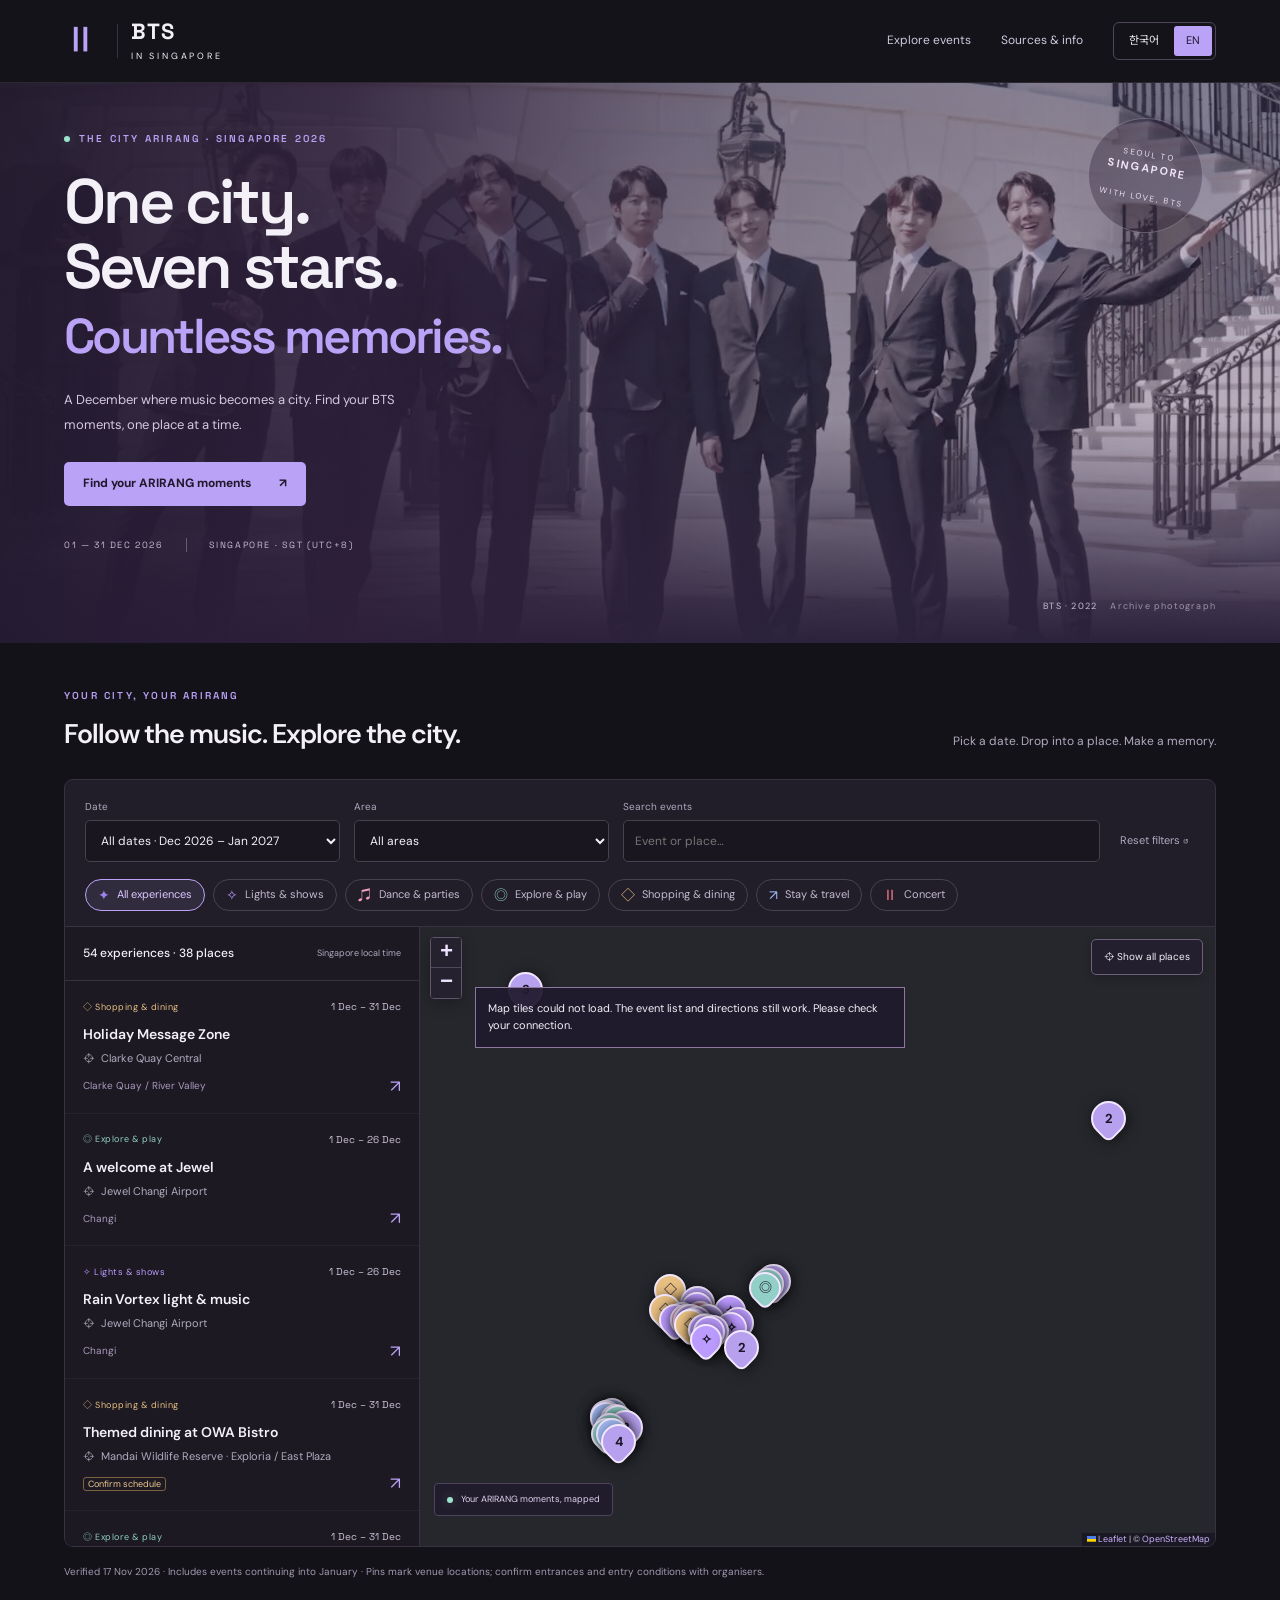
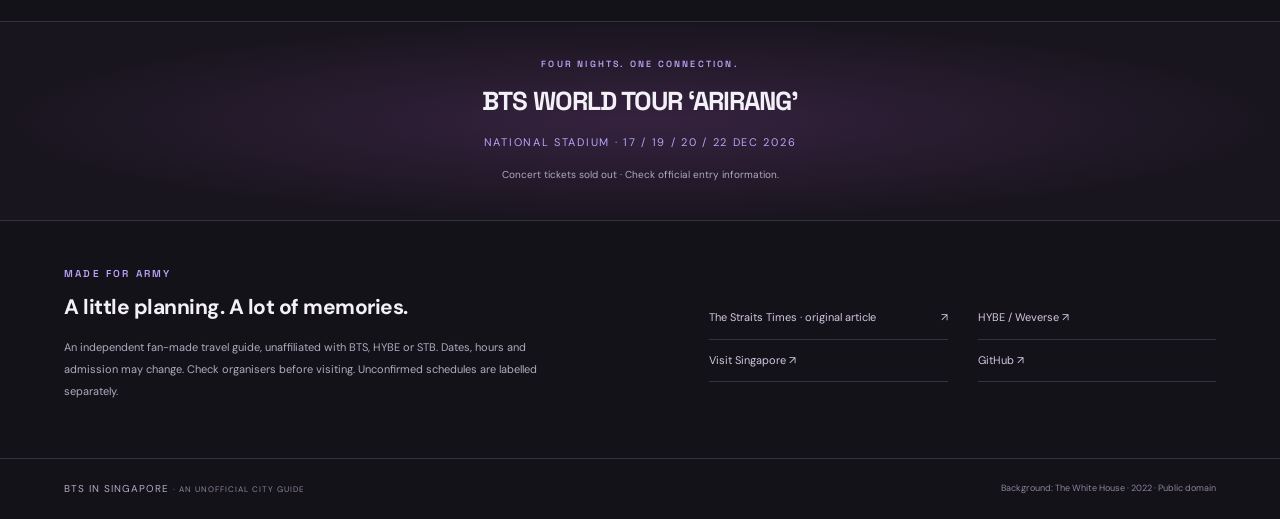
==== index.html @ 71fbe348 "Build bilingual BTS Singapore event map and GitHub Pages site" ====
<!doctype html>
<html lang="ko">
<head>
  <meta charset="utf-8"><meta name="viewport" content="width=device-width, initial-scale=1">
  <meta name="theme-color" content="#15131b">
  <title>BTS in Singapore · ARIRANG City Guide</title>
  <meta name="description" content="Explore BTS THE CITY ARIRANG Singapore events on an interactive map. English & Korean guide for December 2026.">
  <link rel="icon" href="assets/favicon.svg" type="image/svg+xml">
  <link rel="stylesheet" href="assets/leaflet/leaflet.css"><link rel="stylesheet" href="style.css">
  <script defer src="assets/leaflet/leaflet.js"></script><script defer src="data.js"></script><script defer src="app.js"></script>
</head>
<body>
  <a class="skip" href="#explore">지도로 이동 / Skip to map</a>
  <header class="topbar"><a class="brand" href="#"><span class="brand-icon">Ⅱ</span><span>BTS <small>IN SINGAPORE</small></span></a><nav><a href="#explore" data-i="explore">행사 둘러보기</a><a href="#sources" data-i="sources">출처 & 안내</a><div class="languages" aria-label="Language"><button id="ko" aria-pressed="true">한국어</button><button id="en" aria-pressed="false">EN</button></div></nav></header>
  <main>
    <section class="hero"><div class="hero-photo" role="img" aria-label="BTS, White House visit, 2022"></div><div class="hero-inner"><div class="eyebrow"><span class="live-dot"></span> THE CITY ARIRANG · SINGAPORE 2026</div><h1><span data-i="heroOne">One city.</span><br><span data-i="heroSeven">Seven stars.</span><br><em data-i="heroMemories">Countless memories.</em></h1><p data-i="intro">음악이 도시가 되는 12월. BTS와 함께하는 싱가포르의 모든 순간을 지도에서 만나보세요.</p><a class="primary" href="#explore"><span data-i="start">나의 ARIRANG 여정 시작하기</span> ↗</a><div class="hero-meta"><span>01 — 31 DEC 2026</span><span>SINGAPORE · SGT (UTC+8)</span></div></div><div class="photo-label">BTS · 2022 <span data-i="archive">아카이브 사진</span></div><div class="hero-stamp">SEOUL TO<br><strong>SINGAPORE</strong><br>WITH LOVE, BTS</div></section>
    <section id="explore" class="explorer"><div class="section-heading"><div><div class="eyebrow" data-i="yourcity">YOUR CITY, YOUR ARIRANG</div><h2 data-i="discover">도시 곳곳에서 만나는 BTS</h2></div><p data-i="tip">날짜를 고르고, 핀을 눌러 다음 추억을 찾아보세요.</p></div>
      <div class="filter-panel"><div class="filter-top"><label><span data-i="date">날짜</span><select id="date"></select></label><label><span data-i="area">지역</span><select id="area"></select></label><label class="search-label"><span data-i="search">행사 검색</span><input id="search" type="search" autocomplete="off"></label><button class="reset" id="reset" data-i="reset">필터 초기화 ↺</button></div><div id="categories" class="categories" aria-label="Event category"></div></div>
      <div class="workspace"><aside class="results"><div class="results-head"><strong id="count" aria-live="polite"></strong><span data-i="sgtime">싱가포르 현지 시간</span></div><div id="event-list"></div></aside><div class="map-wrap"><div id="map" aria-label="Singapore event map"></div><div id="map-error" hidden></div><button id="fit" class="fit" data-i="fit">⌖ 전체 장소 보기</button><div class="map-caption"><span class="live-dot"></span><span data-i="mapcaption">싱가포르에서 펼쳐지는 ARIRANG</span></div></div></div>
      <p class="schedule-note" data-i="note">일정 확인: 2026.11.17 · 1월까지 이어지는 행사 포함 · 핀은 행사장 대표 위치이며, 정확한 입구·이용 조건은 공식 공지를 확인하세요.</p>
    </section>
    <section class="concert-strip"><span class="eyebrow">FOUR NIGHTS. ONE CONNECTION.</span><h2>BTS WORLD TOUR ‘ARIRANG’</h2><p>NATIONAL STADIUM · 17 / 19 / 20 / 22 DEC 2026</p><span data-i="soldout">공연 티켓 매진 · 공식 공지에서 입장 안내를 확인하세요.</span></section>
    <section id="sources" class="sources"><div><div class="eyebrow">MADE FOR ARMY</div><h2 data-i="before">떠나기 전에 확인하세요</h2><p data-i="disclaimer">팬을 위해 만든 비공식 여행 가이드입니다. BTS·HYBE·관광청과 제휴하지 않습니다. 일정·시간·요금은 변경될 수 있으므로 방문 전 주최 측 공지를 확인하세요. 미발표 일정은 확정 일정과 구분해 표시합니다.</p></div><div class="source-links"><a id="article-link" target="_blank" rel="noopener noreferrer"><span data-i="article">The Straits Times 원문 기사</span> ↗</a><a href="https://weverse.io/bts/notice/40721" target="_blank" rel="noopener noreferrer">HYBE / Weverse ↗</a><a href="https://www.visitsingapore.com/travel-tips/travelling-to-singapore/seasonal-highlights/bts-the-city-arirang-singapore/" target="_blank" rel="noopener noreferrer">Visit Singapore ↗</a><a href="https://github.com/andrewhwang/bts-singapore2026" target="_blank" rel="noopener noreferrer">GitHub ↗</a></div></section>
  </main><footer><span>BTS IN SINGAPORE <small>· AN UNOFFICIAL CITY GUIDE</small></span><a href="https://commons.wikimedia.org/wiki/File:BTS_at_the_White_House_on_May_31,_2022_05.jpg" target="_blank" rel="noopener noreferrer" data-i="credit">배경 사진: The White House · 2022 · Public domain</a></footer>
  <dialog id="detail"><button class="close" id="close" aria-label="Close / 닫기">✕</button><div id="detail-content"></div></dialog>
  <noscript><p>JavaScript가 필요합니다. JavaScript is required for the interactive map. <a href="https://weverse.io/bts/notice/40721">Official schedule</a></p></noscript>
</body></html>
---- assets/leaflet/leaflet.css ----
/* required styles */

.leaflet-pane,
.leaflet-tile,
.leaflet-marker-icon,
.leaflet-marker-shadow,
.leaflet-tile-container,
.leaflet-pane > svg,
.leaflet-pane > canvas,
.leaflet-zoom-box,
.leaflet-image-layer,
.leaflet-layer {
	position: absolute;
	left: 0;
	top: 0;
	}
.leaflet-container {
	overflow: hidden;
	}
.leaflet-tile,
.leaflet-marker-icon,
.leaflet-marker-shadow {
	-webkit-user-select: none;
	   -moz-user-select: none;
	        user-select: none;
	  -webkit-user-drag: none;
	}
/* Prevents IE11 from highlighting tiles in blue */
.leaflet-tile::selection {
	background: transparent;
}
/* Safari renders non-retina tile on retina better with this, but Chrome is worse */
.leaflet-safari .leaflet-tile {
	image-rendering: -webkit-optimize-contrast;
	}
/* hack that prevents hw layers "stretching" when loading new tiles */
.leaflet-safari .leaflet-tile-container {
	width: 1600px;
	height: 1600px;
	-webkit-transform-origin: 0 0;
	}
.leaflet-marker-icon,
.leaflet-marker-shadow {
	display: block;
	}
/* .leaflet-container svg: reset svg max-width decleration shipped in Joomla! (joomla.org) 3.x */
/* .leaflet-container img: map is broken in FF if you have max-width: 100% on tiles */
.leaflet-container .leaflet-overlay-pane svg {
	max-width: none !important;
	max-height: none !important;
	}
.leaflet-container .leaflet-marker-pane img,
.leaflet-container .leaflet-shadow-pane img,
.leaflet-container .leaflet-tile-pane img,
.leaflet-container img.leaflet-image-layer,
.leaflet-container .leaflet-tile {
	max-width: none !important;
	max-height: none !important;
	width: auto;
	padding: 0;
	}

.leaflet-container img.leaflet-tile {
	/* See: https://bugs.chromium.org/p/chromium/issues/detail?id=600120 */
	mix-blend-mode: plus-lighter;
}

.leaflet-container.leaflet-touch-zoom {
	-ms-touch-action: pan-x pan-y;
	touch-action: pan-x pan-y;
	}
.leaflet-container.leaflet-touch-drag {
	-ms-touch-action: pinch-zoom;
	/* Fallback for FF which doesn't support pinch-zoom */
	touch-action: none;
	touch-action: pinch-zoom;
}
.leaflet-container.leaflet-touch-drag.leaflet-touch-zoom {
	-ms-touch-action: none;
	touch-action: none;
}
.leaflet-container {
	-webkit-tap-highlight-color: transparent;
}
.leaflet-container a {
	-webkit-tap-highlight-color: rgba(51, 181, 229, 0.4);
}
.leaflet-tile {
	filter: inherit;
	visibility: hidden;
	}
.leaflet-tile-loaded {
	visibility: inherit;
	}
.leaflet-zoom-box {
	width: 0;
	height: 0;
	-moz-box-sizing: border-box;
	     box-sizing: border-box;
	z-index: 800;
	}
/* workaround for https://bugzilla.mozilla.org/show_bug.cgi?id=888319 */
.leaflet-overlay-pane svg {
	-moz-user-select: none;
	}

.leaflet-pane         { z-index: 400; }

.leaflet-tile-pane    { z-index: 200; }
.leaflet-overlay-pane { z-index: 400; }
.leaflet-shadow-pane  { z-index: 500; }
.leaflet-marker-pane  { z-index: 600; }
.leaflet-tooltip-pane   { z-index: 650; }
.leaflet-popup-pane   { z-index: 700; }

.leaflet-map-pane canvas { z-index: 100; }
.leaflet-map-pane svg    { z-index: 200; }

.leaflet-vml-shape {
	width: 1px;
	height: 1px;
	}
.lvml {
	behavior: url(#default#VML);
	display: inline-block;
	position: absolute;
	}


/* control positioning */

.leaflet-control {
	position: relative;
	z-index: 800;
	pointer-events: visiblePainted; /* IE 9-10 doesn't have auto */
	pointer-events: auto;
	}
.leaflet-top,
.leaflet-bottom {
	position: absolute;
	z-index: 1000;
	pointer-events: none;
	}
.leaflet-top {
	top: 0;
	}
.leaflet-right {
	right: 0;
	}
.leaflet-bottom {
	bottom: 0;
	}
.leaflet-left {
	left: 0;
	}
.leaflet-control {
	float: left;
	clear: both;
	}
.leaflet-right .leaflet-control {
	float: right;
	}
.leaflet-top .leaflet-control {
	margin-top: 10px;
	}
.leaflet-bottom .leaflet-control {
	margin-bottom: 10px;
	}
.leaflet-left .leaflet-control {
	margin-left: 10px;
	}
.leaflet-right .leaflet-control {
	margin-right: 10px;
	}


/* zoom and fade animations */

.leaflet-fade-anim .leaflet-popup {
	opacity: 0;
	-webkit-transition: opacity 0.2s linear;
	   -moz-transition: opacity 0.2s linear;
	        transition: opacity 0.2s linear;
	}
.leaflet-fade-anim .leaflet-map-pane .leaflet-popup {
	opacity: 1;
	}
.leaflet-zoom-animated {
	-webkit-transform-origin: 0 0;
	    -ms-transform-origin: 0 0;
	        transform-origin: 0 0;
	}
svg.leaflet-zoom-animated {
	will-change: transform;
}

.leaflet-zoom-anim .leaflet-zoom-animated {
	-webkit-transition: -webkit-transform 0.25s cubic-bezier(0,0,0.25,1);
	   -moz-transition:    -moz-transform 0.25s cubic-bezier(0,0,0.25,1);
	        transition:         transform 0.25s cubic-bezier(0,0,0.25,1);
	}
.leaflet-zoom-anim .leaflet-tile,
.leaflet-pan-anim .leaflet-tile {
	-webkit-transition: none;
	   -moz-transition: none;
	        transition: none;
	}

.leaflet-zoom-anim .leaflet-zoom-hide {
	visibility: hidden;
	}


/* cursors */

.leaflet-interactive {
	cursor: pointer;
	}
.leaflet-grab {
	cursor: -webkit-grab;
	cursor:    -moz-grab;
	cursor:         grab;
	}
.leaflet-crosshair,
.leaflet-crosshair .leaflet-interactive {
	cursor: crosshair;
	}
.leaflet-popup-pane,
.leaflet-control {
	cursor: auto;
	}
.leaflet-dragging .leaflet-grab,
.leaflet-dragging .leaflet-grab .leaflet-interactive,
.leaflet-dragging .leaflet-marker-draggable {
	cursor: move;
	cursor: -webkit-grabbing;
	cursor:    -moz-grabbing;
	cursor:         grabbing;
	}

/* marker & overlays interactivity */
.leaflet-marker-icon,
.leaflet-marker-shadow,
.leaflet-image-layer,
.leaflet-pane > svg path,
.leaflet-tile-container {
	pointer-events: none;
	}

.leaflet-marker-icon.leaflet-interactive,
.leaflet-image-layer.leaflet-interactive,
.leaflet-pane > svg path.leaflet-interactive,
svg.leaflet-image-layer.leaflet-interactive path {
	pointer-events: visiblePainted; /* IE 9-10 doesn't have auto */
	pointer-events: auto;
	}

/* visual tweaks */

.leaflet-container {
	background: #ddd;
	outline-offset: 1px;
	}
.leaflet-container a {
	color: #0078A8;
	}
.leaflet-zoom-box {
	border: 2px dotted #38f;
	background: rgba(255,255,255,0.5);
	}


/* general typography */
.leaflet-container {
	font-family: "Helvetica Neue", Arial, Helvetica, sans-serif;
	font-size: 12px;
	font-size: 0.75rem;
	line-height: 1.5;
	}


/* general toolbar styles */

.leaflet-bar {
	box-shadow: 0 1px 5px rgba(0,0,0,0.65);
	border-radius: 4px;
	}
.leaflet-bar a {
	background-color: #fff;
	border-bottom: 1px solid #ccc;
	width: 26px;
	height: 26px;
	line-height: 26px;
	display: block;
	text-align: center;
	text-decoration: none;
	color: black;
	}
.leaflet-bar a,
.leaflet-control-layers-toggle {
	background-position: 50% 50%;
	background-repeat: no-repeat;
	display: block;
	}
.leaflet-bar a:hover,
.leaflet-bar a:focus {
	background-color: #f4f4f4;
	}
.leaflet-bar a:first-child {
	border-top-left-radius: 4px;
	border-top-right-radius: 4px;
	}
.leaflet-bar a:last-child {
	border-bottom-left-radius: 4px;
	border-bottom-right-radius: 4px;
	border-bottom: none;
	}
.leaflet-bar a.leaflet-disabled {
	cursor: default;
	background-color: #f4f4f4;
	color: #bbb;
	}

.leaflet-touch .leaflet-bar a {
	width: 30px;
	height: 30px;
	line-height: 30px;
	}
.leaflet-touch .leaflet-bar a:first-child {
	border-top-left-radius: 2px;
	border-top-right-radius: 2px;
	}
.leaflet-touch .leaflet-bar a:last-child {
	border-bottom-left-radius: 2px;
	border-bottom-right-radius: 2px;
	}

/* zoom control */

.leaflet-control-zoom-in,
.leaflet-control-zoom-out {
	font: bold 18px 'Lucida Console', Monaco, monospace;
	text-indent: 1px;
	}

.leaflet-touch .leaflet-control-zoom-in, .leaflet-touch .leaflet-control-zoom-out  {
	font-size: 22px;
	}


/* layers control */

.leaflet-control-layers {
	box-shadow: 0 1px 5px rgba(0,0,0,0.4);
	background: #fff;
	border-radius: 5px;
	}
.leaflet-control-layers-toggle {
	background-image: url(images/layers.png);
	width: 36px;
	height: 36px;
	}
.leaflet-retina .leaflet-control-layers-toggle {
	background-image: url(images/layers-2x.png);
	background-size: 26px 26px;
	}
.leaflet-touch .leaflet-control-layers-toggle {
	width: 44px;
	height: 44px;
	}
.leaflet-control-layers .leaflet-control-layers-list,
.leaflet-control-layers-expanded .leaflet-control-layers-toggle {
	display: none;
	}
.leaflet-control-layers-expanded .leaflet-control-layers-list {
	display: block;
	position: relative;
	}
.leaflet-control-layers-expanded {
	padding: 6px 10px 6px 6px;
	color: #333;
	background: #fff;
	}
.leaflet-control-layers-scrollbar {
	overflow-y: scroll;
	overflow-x: hidden;
	padding-right: 5px;
	}
.leaflet-control-layers-selector {
	margin-top: 2px;
	position: relative;
	top: 1px;
	}
.leaflet-control-layers label {
	display: block;
	font-size: 13px;
	font-size: 1.08333em;
	}
.leaflet-control-layers-separator {
	height: 0;
	border-top: 1px solid #ddd;
	margin: 5px -10px 5px -6px;
	}

/* Default icon URLs */
.leaflet-default-icon-path { /* used only in path-guessing heuristic, see L.Icon.Default */
	background-image: url(images/marker-icon.png);
	}


/* attribution and scale controls */

.leaflet-container .leaflet-control-attribution {
	background: #fff;
	background: rgba(255, 255, 255, 0.8);
	margin: 0;
	}
.leaflet-control-attribution,
.leaflet-control-scale-line {
	padding: 0 5px;
	color: #333;
	line-height: 1.4;
	}
.leaflet-control-attribution a {
	text-decoration: none;
	}
.leaflet-control-attribution a:hover,
.leaflet-control-attribution a:focus {
	text-decoration: underline;
	}
.leaflet-attribution-flag {
	display: inline !important;
	vertical-align: baseline !important;
	width: 1em;
	height: 0.6669em;
	}
.leaflet-left .leaflet-control-scale {
	margin-left: 5px;
	}
.leaflet-bottom .leaflet-control-scale {
	margin-bottom: 5px;
	}
.leaflet-control-scale-line {
	border: 2px solid #777;
	border-top: none;
	line-height: 1.1;
	padding: 2px 5px 1px;
	white-space: nowrap;
	-moz-box-sizing: border-box;
	     box-sizing: border-box;
	background: rgba(255, 255, 255, 0.8);
	text-shadow: 1px 1px #fff;
	}
.leaflet-control-scale-line:not(:first-child) {
	border-top: 2px solid #777;
	border-bottom: none;
	margin-top: -2px;
	}
.leaflet-control-scale-line:not(:first-child):not(:last-child) {
	border-bottom: 2px solid #777;
	}

.leaflet-touch .leaflet-control-attribution,
.leaflet-touch .leaflet-control-layers,
.leaflet-touch .leaflet-bar {
	box-shadow: none;
	}
.leaflet-touch .leaflet-control-layers,
.leaflet-touch .leaflet-bar {
	border: 2px solid rgba(0,0,0,0.2);
	background-clip: padding-box;
	}


/* popup */

.leaflet-popup {
	position: absolute;
	text-align: center;
	margin-bottom: 20px;
	}
.leaflet-popup-content-wrapper {
	padding: 1px;
	text-align: left;
	border-radius: 12px;
	}
.leaflet-popup-content {
	margin: 13px 24px 13px 20px;
	line-height: 1.3;
	font-size: 13px;
	font-size: 1.08333em;
	min-height: 1px;
	}
.leaflet-popup-content p {
	margin: 17px 0;
	margin: 1.3em 0;
	}
.leaflet-popup-tip-container {
	width: 40px;
	height: 20px;
	position: absolute;
	left: 50%;
	margin-top: -1px;
	margin-left: -20px;
	overflow: hidden;
	pointer-events: none;
	}
.leaflet-popup-tip {
	width: 17px;
	height: 17px;
	padding: 1px;

	margin: -10px auto 0;
	pointer-events: auto;

	-webkit-transform: rotate(45deg);
	   -moz-transform: rotate(45deg);
	    -ms-transform: rotate(45deg);
	        transform: rotate(45deg);
	}
.leaflet-popup-content-wrapper,
.leaflet-popup-tip {
	background: white;
	color: #333;
	box-shadow: 0 3px 14px rgba(0,0,0,0.4);
	}
.leaflet-container a.leaflet-popup-close-button {
	position: absolute;
	top: 0;
	right: 0;
	border: none;
	text-align: center;
	width: 24px;
	height: 24px;
	font: 16px/24px Tahoma, Verdana, sans-serif;
	color: #757575;
	text-decoration: none;
	background: transparent;
	}
.leaflet-container a.leaflet-popup-close-button:hover,
.leaflet-container a.leaflet-popup-close-button:focus {
	color: #585858;
	}
.leaflet-popup-scrolled {
	overflow: auto;
	}

.leaflet-oldie .leaflet-popup-content-wrapper {
	-ms-zoom: 1;
	}
.leaflet-oldie .leaflet-popup-tip {
	width: 24px;
	margin: 0 auto;

	-ms-filter: "progid:DXImageTransform.Microsoft.Matrix(M11=0.70710678, M12=0.70710678, M21=-0.70710678, M22=0.70710678)";
	filter: progid:DXImageTransform.Microsoft.Matrix(M11=0.70710678, M12=0.70710678, M21=-0.70710678, M22=0.70710678);
	}

.leaflet-oldie .leaflet-control-zoom,
.leaflet-oldie .leaflet-control-layers,
.leaflet-oldie .leaflet-popup-content-wrapper,
.leaflet-oldie .leaflet-popup-tip {
	border: 1px solid #999;
	}


/* div icon */

.leaflet-div-icon {
	background: #fff;
	border: 1px solid #666;
	}


/* Tooltip */
/* Base styles for the element that has a tooltip */
.leaflet-tooltip {
	position: absolute;
	padding: 6px;
	background-color: #fff;
	border: 1px solid #fff;
	border-radius: 3px;
	color: #222;
	white-space: nowrap;
	-webkit-user-select: none;
	-moz-user-select: none;
	-ms-user-select: none;
	user-select: none;
	pointer-events: none;
	box-shadow: 0 1px 3px rgba(0,0,0,0.4);
	}
.leaflet-tooltip.leaflet-interactive {
	cursor: pointer;
	pointer-events: auto;
	}
.leaflet-tooltip-top:before,
.leaflet-tooltip-bottom:before,
.leaflet-tooltip-left:before,
.leaflet-tooltip-right:before {
	position: absolute;
	pointer-events: none;
	border: 6px solid transparent;
	background: transparent;
	content: "";
	}

/* Directions */

.leaflet-tooltip-bottom {
	margin-top: 6px;
}
.leaflet-tooltip-top {
	margin-top: -6px;
}
.leaflet-tooltip-bottom:before,
.leaflet-tooltip-top:before {
	left: 50%;
	margin-left: -6px;
	}
.leaflet-tooltip-top:before {
	bottom: 0;
	margin-bottom: -12px;
	border-top-color: #fff;
	}
.leaflet-tooltip-bottom:before {
	top: 0;
	margin-top: -12px;
	margin-left: -6px;
	border-bottom-color: #fff;
	}
.leaflet-tooltip-left {
	margin-left: -6px;
}
.leaflet-tooltip-right {
	margin-left: 6px;
}
.leaflet-tooltip-left:before,
.leaflet-tooltip-right:before {
	top: 50%;
	margin-top: -6px;
	}
.leaflet-tooltip-left:before {
	right: 0;
	margin-right: -12px;
	border-left-color: #fff;
	}
.leaflet-tooltip-right:before {
	left: 0;
	margin-left: -12px;
	border-right-color: #fff;
	}

/* Printing */

@media print {
	/* Prevent printers from removing background-images of controls. */
	.leaflet-control {
		-webkit-print-color-adjust: exact;
		print-color-adjust: exact;
		}
	}
---- style.css ----
@import url('https://fonts.googleapis.com/css2?family=DM+Sans:wght@400;500;600;700&family=Noto+Sans+KR:wght@400;500;600;700&family=Space+Grotesk:wght@400;500;600;700&display=swap');
:root{--bg:#141219;--panel:#1e1b25;--ink:#f3f0f7;--muted:#b1aabf;--line:#38313f;--accent:#baa2f6;--green:#9ce4cd}*{box-sizing:border-box}html{scroll-behavior:smooth;scroll-padding-top:80px}body{margin:0;background:var(--bg);color:var(--ink);font:14px/1.6 'DM Sans','Noto Sans KR',sans-serif}button,input,select{font:inherit}a{color:inherit;text-decoration:none}button,a,input,select{ -webkit-tap-highlight-color:transparent}button{cursor:pointer}button:focus-visible,a:focus-visible,select:focus-visible,input:focus-visible{outline:3px solid var(--green);outline-offset:4px}button{color:inherit}button:disabled{cursor:default}.skip{position:fixed;top:-100px;z-index:2000;background:var(--accent);color:#17121f;padding:12px}.skip:focus{top:5px}.topbar{height:83px;padding:0 5%;display:flex;align-items:center;justify-content:space-between;border-bottom:1px solid #ffffff18;background:#15131bf2}.brand{display:flex;align-items:center;gap:13px;font-family:'Space Grotesk',sans-serif;font-size:22px;font-weight:700;line-height:1.05;letter-spacing:1px}.brand small{display:block;font:9px 'DM Sans',sans-serif;letter-spacing:2.8px;margin-top:6px}.brand-icon{display:grid;place-items:center;font-size:32px;color:var(--accent);border-right:1px solid var(--line);padding-right:20px}.topbar nav{display:flex;align-items:center;gap:30px;font-size:12px}.topbar nav>a{color:#d0c9dc}.languages{display:flex;border:1px solid #4e455c;border-radius:6px;padding:3px;gap:3px}.languages button{border:0;background:transparent;padding:6px 12px;border-radius:3px;font-size:11px}.languages button[aria-pressed=true]{background:var(--accent);color:#1e162b}.hero{position:relative;min-height:560px;overflow:hidden;isolation:isolate;background:#26202e}.hero-photo{position:absolute;inset:0;background:url('assets/bts-background.jpg') center 39%/cover no-repeat;z-index:-3;filter:saturate(.45)}.hero:before{content:'';position:absolute;inset:0;z-index:-2;background:linear-gradient(90deg,#17121ff7 0%,#211528dc 27%,#251c3250 60%,#2b15351c),linear-gradient(0deg,#141219 0%,transparent 40%,#2a1c3d20)}.hero:after{content:'';position:absolute;inset:0;z-index:-1;background:linear-gradient(135deg,#b075ea10,#a37af526);pointer-events:none}.hero-inner{padding:48px 5% 33px;max-width:800px}.eyebrow{font-family:'Space Grotesk',sans-serif;font-size:10px;font-weight:600;letter-spacing:2.2px;color:var(--accent);display:flex;align-items:center;gap:9px}.live-dot{display:inline-block;width:6px;height:6px;background:var(--green);border-radius:50%;box-shadow:0 0 12px #9ce4cd55;flex-shrink:0}.hero h1{font-family:'Space Grotesk',sans-serif;font-weight:600;letter-spacing:-3px;font-size:clamp(42px,4.9vw,72px);line-height:1.04;margin:22px 0}.hero h1 em{font-style:normal;color:var(--accent);letter-spacing:-2.7px;font-size:.78em}.hero p{color:#d3c9df;max-width:380px;font-size:13px;line-height:1.95;margin:22px 0 25px}.primary{display:inline-flex;gap:28px;background:var(--accent);color:#20172b;border-radius:5px;padding:12px 19px;font-weight:700;font-size:12px}.primary:hover{background:#cfbaff}.hero-meta{display:flex;gap:22px;font-family:'Space Grotesk',sans-serif;font-size:9px;letter-spacing:1.6px;color:#c5bbd1;margin-top:32px}.hero-meta span+span{border-left:1px solid #ffffff40;padding-left:22px}.photo-label{position:absolute;bottom:30px;right:5%;font-size:9px;letter-spacing:1.2px;color:#c7bed1}.photo-label span{opacity:.7;margin-left:10px}.hero-stamp{position:absolute;right:6%;top:35px;border:1px solid #f4e6ff44;border-radius:50%;width:115px;height:115px;display:flex;flex-direction:column;align-items:center;justify-content:center;font-size:8px;line-height:1.6;letter-spacing:1.8px;transform:rotate(10deg);color:#eee3f5;background:#22162a55}.hero-stamp strong{font-size:11px}.explorer{padding:45px 5% 25px;max-width:1800px;margin:auto}.section-heading{display:flex;justify-content:space-between;align-items:end;margin-bottom:24px}.section-heading h2{font-size:27px;letter-spacing:-1px;margin:8px 0 0;font-weight:600}.section-heading p{font-size:12px;color:var(--muted);margin:0 0 4px}.filter-panel{border:1px solid var(--line);border-radius:9px 9px 0 0;background:#211d29;padding:19px 20px 15px}.filter-top{display:flex;align-items:end;gap:14px}.filter-top label{display:flex;flex-direction:column;gap:5px;width:24%;max-width:255px}.filter-top label>span{color:var(--muted);font-size:10px}.filter-top select,.filter-top input{width:100%;border:1px solid #48404f;border-radius:5px;color:var(--ink);background:#19161f;padding:10px 11px;min-height:42px;font-size:12px;color-scheme:dark}.filter-top .search-label{flex:1;max-width:initial}.reset{border:0;background:transparent;color:var(--muted);font-size:11px;height:42px;white-space:nowrap}.reset:hover{color:var(--ink)}.categories{display:flex;gap:8px;flex-wrap:wrap;margin-top:17px}.category{background:transparent;border:1px solid #494150;border-radius:30px;padding:6px 12px;font-size:11px;color:#c4bbd0;display:flex;gap:7px;align-items:center}.category.active{background:#baa2f61a;border-color:var(--accent);color:#d9c7ff}.category .symbol{color:var(--color);font-size:14px;line-height:1}.workspace{display:grid;grid-template-columns:355px 1fr;height:620px;border:1px solid var(--line);border-top:0;border-radius:0 0 9px 9px;overflow:hidden}.results{background:#1c1922;display:flex;flex-direction:column;min-height:0;min-width:0;border-right:1px solid var(--line)}.results-head{padding:17px 18px;display:flex;align-items:center;justify-content:space-between;border-bottom:1px solid var(--line);gap:8px}.results-head strong{font-size:12px;font-weight:500}.results-head span{font-size:9px;color:var(--muted)}#event-list{overflow:auto;scrollbar-width:thin;scrollbar-color:#4e415f transparent;flex:1}.event-card{width:100%;text-align:left;border:0;border-bottom:1px solid #ffffff0b;background:transparent;display:block;padding:18px;transition:background .15s}.event-card:hover,.event-card.selected{background:#b89bf011}.card-top{display:flex;justify-content:space-between;align-items:center;gap:8px}.card-type{font-size:9px;letter-spacing:.5px;color:var(--color);display:flex;align-items:center;gap:6px}.card-date{font-family:'Space Grotesk',sans-serif;font-size:10px;color:#ccc2d7;white-space:nowrap}.event-card h3{font-size:14px;font-weight:600;line-height:1.5;margin:9px 0 5px}.card-venue{font-size:11px;color:var(--muted);line-height:1.6;display:flex;gap:7px}.card-bottom{display:flex;align-items:center;justify-content:space-between;font-size:10px;color:#a99abd;margin-top:10px}.card-arrow{font-size:17px;color:var(--accent);line-height:1}.uncertain{font-size:9px;color:#efc78f;border:1px solid #7b6243;border-radius:3px;padding:0 4px}.map-wrap{position:relative;min-width:0;background:#24252a}#map{height:100%;width:100%;background:#25272c}.leaflet-container{font-family:'DM Sans','Noto Sans KR',sans-serif}.leaflet-control-attribution{background:#1a1722e8!important;color:#c4bdd0!important;font-size:9px!important}.leaflet-control-attribution a{color:#cbb2ff!important}.leaflet-bar{border:1px solid #61556d!important;box-shadow:0 4px 15px #0004!important}.leaflet-bar a{background:#25212e!important;color:#eee4ff!important;border-color:#51475d!important}.leaflet-bar a:hover{background:#493c5a!important}.fit{position:absolute;top:12px;right:12px;z-index:500;border:1px solid #6d5f7e;background:#241f2eea;border-radius:5px;padding:9px 12px;font-size:10px;box-shadow:0 3px 10px #0003}.map-caption{position:absolute;bottom:30px;left:14px;z-index:400;background:#211c2ce8;padding:8px 12px;border-radius:4px;display:flex;gap:8px;align-items:center;font-size:9px;color:#dfd3f0;border:1px solid #4e425f;pointer-events:none}.pin{background:transparent;border:0}.pin-inner{display:flex;align-items:center;justify-content:center;background:#a48bdc;border:2px solid #f2e7ff;color:#1b1526;border-radius:50% 50% 50% 7px;transform:rotate(-45deg);width:32px;height:32px;box-shadow:0 2px 14px #0008;font-size:13px;font-weight:700}.pin-inner span{transform:rotate(45deg)}.pin-inner.multi{width:35px;height:35px;background:#b7a1ef}.leaflet-tooltip{background:#231c2b;color:#eee4f8;border:1px solid #746184;font-size:11px}.leaflet-tooltip-top:before{border-top-color:#746184}.leaflet-popup-content-wrapper{background:#221d2b;color:var(--ink);border:1px solid #594868;border-radius:9px}.leaflet-popup-tip{background:#221d2b}.leaflet-popup-content{margin:18px;width:240px!important;max-height:270px;overflow:auto}.popup-venue{font-weight:600;font-size:13px;margin-bottom:10px}.popup-event{display:block;width:100%;text-align:left;background:#ffffff08;border:1px solid #ffffff12;border-radius:4px;padding:9px;color:#e7dcf4;margin-top:6px;font-size:12px}.popup-event small{display:block;font-size:10px;color:var(--accent);margin-top:3px}.leaflet-container a.leaflet-popup-close-button{color:#c3acd8}.schedule-note{font-size:10px;color:#a298b0;line-height:1.9;margin:15px 0 0}#map-error{position:absolute;top:60px;left:55px;right:14px;z-index:600;background:#211a2eef;border:1px solid #8f769e;padding:12px;font-size:11px;max-width:430px}.empty{padding:35px 22px;color:var(--muted);font-size:13px}.empty strong{display:block;color:#e5d8f5;font-size:17px;margin-bottom:12px}.empty button{margin-top:15px;border:1px solid var(--accent);background:transparent;color:var(--accent);padding:8px;border-radius:4px}.concert-strip{text-align:center;border-top:1px solid var(--line);border-bottom:1px solid var(--line);padding:35px 20px;background:radial-gradient(ellipse at center,#36223f,#19151f 70%);margin-top:15px}.concert-strip .eyebrow{justify-content:center;font-size:9px}.concert-strip h2{font-family:'Space Grotesk',sans-serif;font-size:26px;letter-spacing:-1px;margin:10px 0}.concert-strip p{color:var(--accent);font-size:11px;letter-spacing:1.7px}.concert-strip>span:last-child{font-size:10px;color:var(--muted)}.sources{padding:45px 5%;display:grid;grid-template-columns:1fr 1fr;gap:12%;max-width:1800px;margin:auto}.sources h2{font-size:21px;letter-spacing:-.5px;margin:9px 0 12px}.sources p{color:var(--muted);font-size:11px;line-height:2;max-width:540px}.source-links{display:grid;grid-template-columns:1fr 1fr;gap:0 30px;align-content:center}.source-links a{display:flex;justify-content:space-between;align-items:center;gap:10px;font-size:11px;padding:12px 0;border-bottom:1px solid var(--line);color:#d4c7e2}.source-links a:hover{color:var(--accent)}footer{padding:22px 5%;border-top:1px solid var(--line);display:flex;justify-content:space-between;gap:25px;font-size:10px;letter-spacing:1px;color:#b6a9c4}footer small{font-size:8px;color:#8e829b}footer a{font-size:9px;color:#8e829b;letter-spacing:0}dialog{color:var(--ink);background:#211b2a;border:1px solid #6b567f;border-radius:14px;padding:36px;width:min(540px,calc(100vw - 28px));max-height:85vh;box-shadow:0 20px 90px #0008}dialog::backdrop{background:#09060ebd;backdrop-filter:blur(5px)}.close{position:absolute;top:12px;right:12px;background:#ffffff0d;border:1px solid #ffffff25;width:30px;height:30px;border-radius:50%;font-size:13px}.detail-symbol{font-size:32px;color:var(--accent);margin:5px 0 10px}.detail-tag{font-size:10px;letter-spacing:1px;color:var(--accent)}dialog h2{font-size:25px;letter-spacing:-.7px;line-height:1.4;margin:10px 0 12px}dialog p{color:#bfb1ce;font-size:12px;line-height:1.9}dialog dl{border-top:1px solid var(--line);border-bottom:1px solid var(--line);padding:10px 0;margin:24px 0}dialog dl div{display:grid;grid-template-columns:65px 1fr;gap:12px;padding:7px 0}dialog dt{font-size:10px;color:#a896bb}dialog dd{margin:0;font-size:12px}dialog .detail-links{display:flex;flex-wrap:wrap;gap:8px}dialog .detail-links a{border:1px solid #695478;border-radius:5px;padding:10px 13px;font-size:11px}dialog .detail-links a:first-child{color:#20172b;background:var(--accent);border-color:var(--accent)}dialog .detail-warning{border-left:2px solid #e8bf81;padding:8px 12px;background:#e8bf8109;color:#e8bf81;font-size:11px}.date-list{font-size:11px!important;color:var(--accent)!important}.small-note{font-size:10px!important}body.modal-open{overflow:hidden}
@media(min-width:1500px){.hero-inner{padding-top:65px}.hero{min-height:615px}.workspace{height:680px;grid-template-columns:390px 1fr}}@media(max-width:1000px){.workspace{grid-template-columns:310px 1fr}.section-heading p{max-width:210px;text-align:right}.hero h1{font-size:58px}.hero-photo{background-position:63% center}.hero:before{background:linear-gradient(90deg,#17121ff2,#211528a0 40%,#21152825),linear-gradient(0deg,#141219,transparent 50%)}.hero-stamp{display:none}.topbar nav{gap:18px}}@media(max-width:720px){html{scroll-padding-top:15px}.topbar{height:70px;padding:0 5%}.topbar nav>a{display:none}.brand{font-size:19px}.brand-icon{padding-right:12px}.languages button{padding:5px 10px}.hero{min-height:620px}.hero-photo{background-size:auto 390px;background-position:60% top;background-color:#261e31}.hero:before{background:linear-gradient(0deg,#141219 6%,#1c1524e8 40%,#1c152411 80%),linear-gradient(90deg,#20152966,transparent)}.hero-inner{padding-top:235px}.hero .eyebrow{font-size:8px;letter-spacing:1.5px}.hero h1{font-size:47px;letter-spacing:-2px;margin:18px 0}.hero h1 br:nth-of-type(1){display:none}.hero h1 br:nth-of-type(1):after{content:' '}.hero h1 em{font-size:.78em;letter-spacing:-1.5px}.hero p{font-size:12px;max-width:350px;margin:16px 0 20px}.hero-meta{font-size:8px;gap:12px;margin-top:24px;letter-spacing:.8px}.hero-meta span+span{padding-left:12px}.photo-label{top:15px;bottom:auto;font-size:8px}.explorer{padding-top:30px}.section-heading{display:block;margin-bottom:20px}.section-heading h2{font-size:23px}.section-heading p{max-width:none;text-align:left;font-size:11px;margin-top:10px}.filter-panel{padding:14px}.filter-top{flex-wrap:wrap;gap:10px}.filter-top label{width:calc(50% - 5px);max-width:none}.filter-top .search-label{width:70%;flex:1}.filter-top select,.filter-top input{font-size:11px}.reset{font-size:10px;padding:0 2px}.categories{gap:6px;margin-top:12px}.category{font-size:10px;padding:5px 9px}.workspace{display:flex;flex-direction:column-reverse;height:auto}.map-wrap{height:380px;flex-shrink:0}.results{border-right:0;border-top:1px solid var(--line);max-height:475px}.results-head{padding:12px 15px}.event-card{padding:15px}.event-card h3{font-size:14px}#event-list{min-height:100px;max-height:420px}.map-caption{font-size:8px;bottom:25px;left:8px;padding:6px 8px}.fit{font-size:9px}.schedule-note{font-size:9px}.sources{grid-template-columns:1fr;gap:15px;padding-top:30px;padding-bottom:30px}.source-links{gap:0 20px}.concert-strip h2{font-size:20px}.concert-strip p{font-size:9px}footer{flex-direction:column;gap:10px;padding:20px 5%}dialog{padding:28px 22px}dialog h2{font-size:22px}}
@media(prefers-reduced-motion:reduce){html{scroll-behavior:auto}*{transition:none!important}}
.leaflet-tile-pane{filter:invert(1) hue-rotate(180deg) brightness(.85) saturate(.55)}
@media(max-width:720px){.hero h1 br:nth-of-type(1){display:initial}}
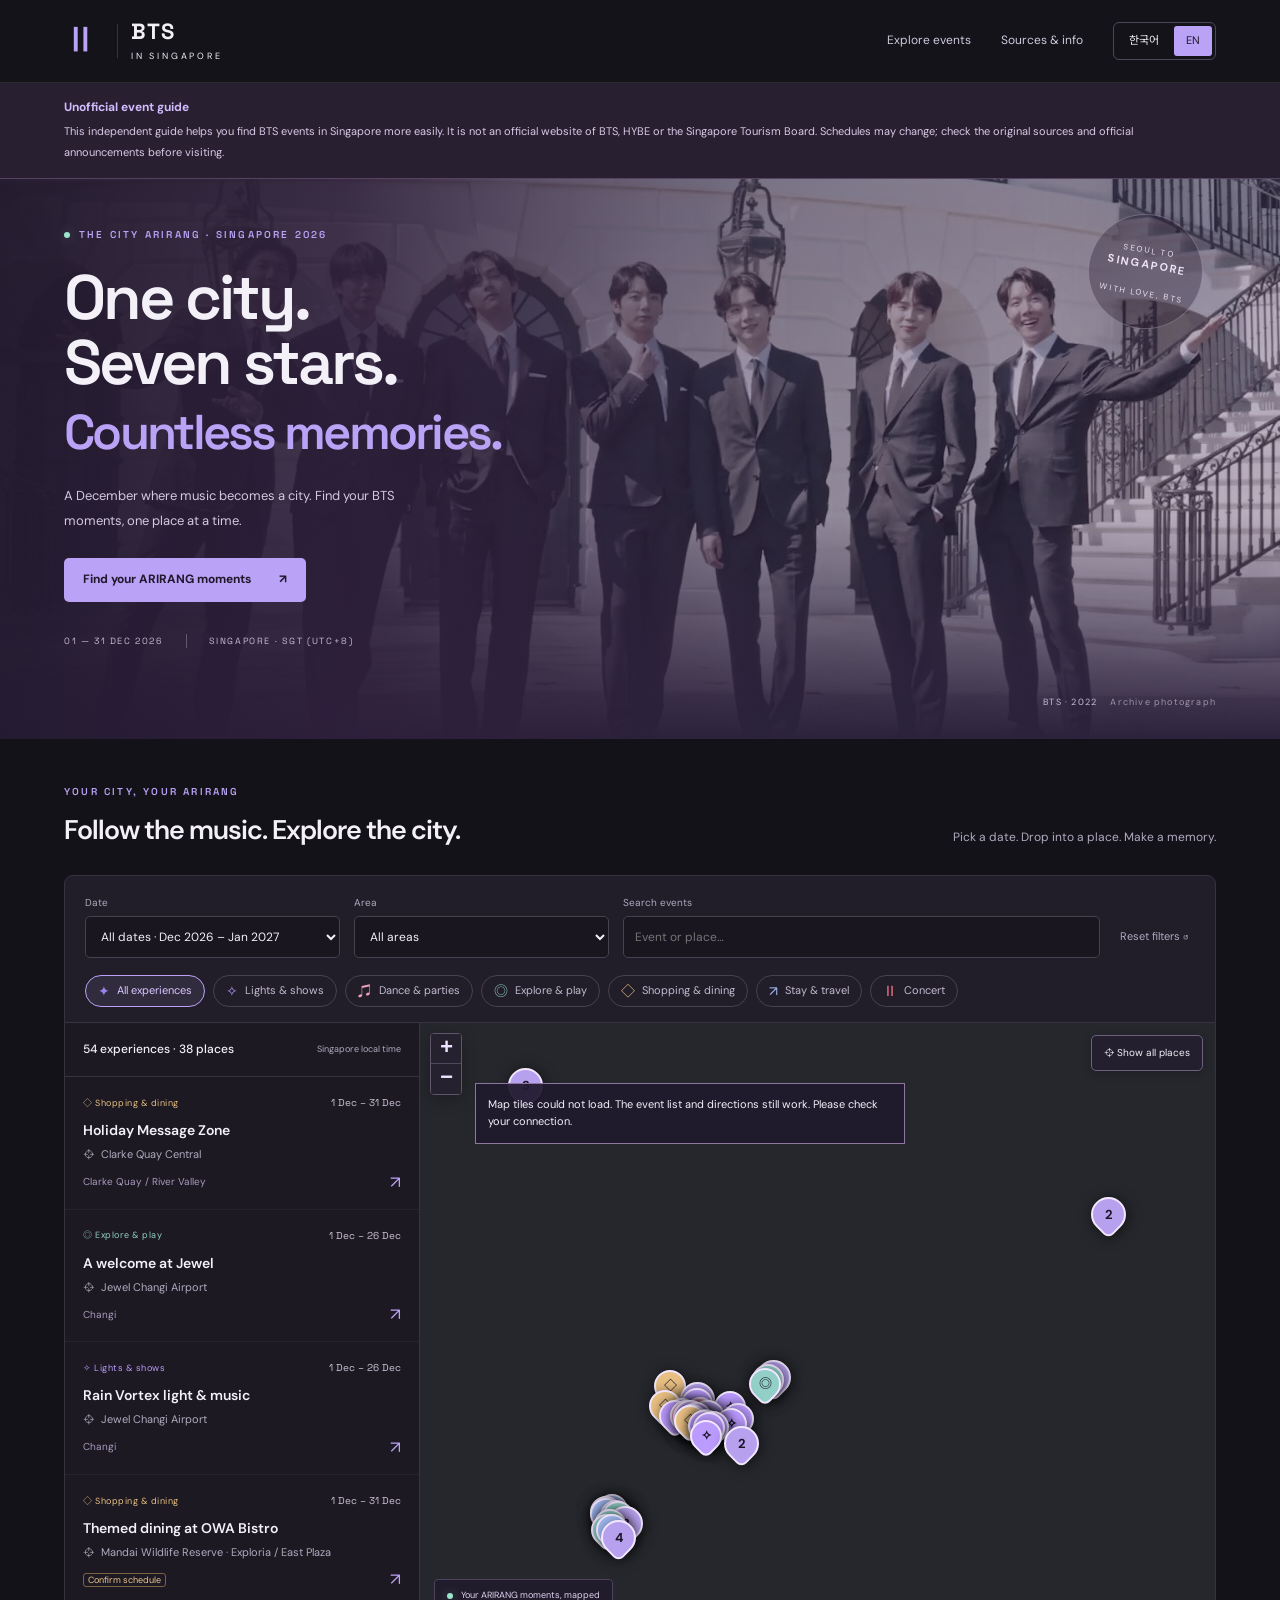
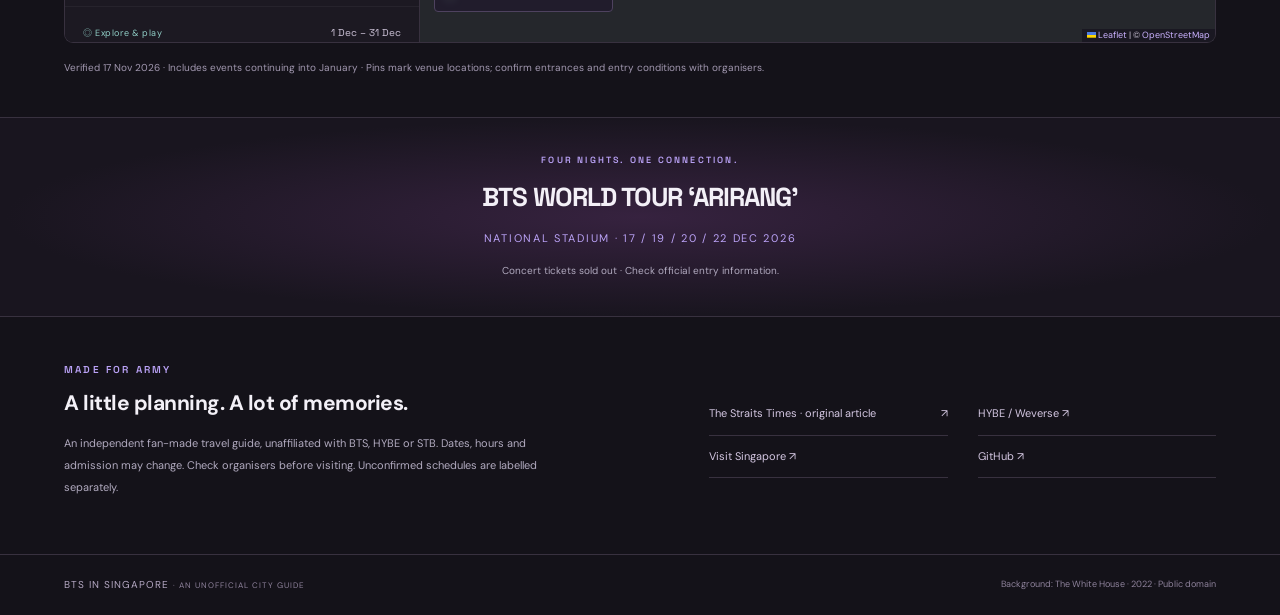
==== commit 11def506: "Add prominent bilingual unofficial-site disclaimer" ====
--- a/index.html
+++ b/index.html
@@ -13,6 +13,7 @@
   <a class="skip" href="#explore">지도로 이동 / Skip to map</a>
   <header class="topbar"><a class="brand" href="#"><span class="brand-icon">Ⅱ</span><span>BTS <small>IN SINGAPORE</small></span></a><nav><a href="#explore" data-i="explore">행사 둘러보기</a><a href="#sources" data-i="sources">출처 & 안내</a><div class="languages" aria-label="Language"><button id="ko" aria-pressed="true">한국어</button><button id="en" aria-pressed="false">EN</button></div></nav></header>
   <main>
+    <aside class="intro-disclaimer" aria-label="Disclaimer / 안내"><strong data-i="noticeTitle">비공식 행사 안내 사이트</strong><p data-i="noticeText">이 사이트는 BTS 싱가포르 행사를 쉽게 찾아보기 위해 만든 비공식 가이드입니다. BTS·HYBE·싱가포르 관광청의 공식 웹사이트가 아닙니다. 일정은 변경될 수 있으니 방문 전 원문과 공식 공지를 확인하세요.</p></aside>
     <section class="hero"><div class="hero-photo" role="img" aria-label="BTS, White House visit, 2022"></div><div class="hero-inner"><div class="eyebrow"><span class="live-dot"></span> THE CITY ARIRANG · SINGAPORE 2026</div><h1><span data-i="heroOne">One city.</span><br><span data-i="heroSeven">Seven stars.</span><br><em data-i="heroMemories">Countless memories.</em></h1><p data-i="intro">음악이 도시가 되는 12월. BTS와 함께하는 싱가포르의 모든 순간을 지도에서 만나보세요.</p><a class="primary" href="#explore"><span data-i="start">나의 ARIRANG 여정 시작하기</span> ↗</a><div class="hero-meta"><span>01 — 31 DEC 2026</span><span>SINGAPORE · SGT (UTC+8)</span></div></div><div class="photo-label">BTS · 2022 <span data-i="archive">아카이브 사진</span></div><div class="hero-stamp">SEOUL TO<br><strong>SINGAPORE</strong><br>WITH LOVE, BTS</div></section>
     <section id="explore" class="explorer"><div class="section-heading"><div><div class="eyebrow" data-i="yourcity">YOUR CITY, YOUR ARIRANG</div><h2 data-i="discover">도시 곳곳에서 만나는 BTS</h2></div><p data-i="tip">날짜를 고르고, 핀을 눌러 다음 추억을 찾아보세요.</p></div>
       <div class="filter-panel"><div class="filter-top"><label><span data-i="date">날짜</span><select id="date"></select></label><label><span data-i="area">지역</span><select id="area"></select></label><label class="search-label"><span data-i="search">행사 검색</span><input id="search" type="search" autocomplete="off"></label><button class="reset" id="reset" data-i="reset">필터 초기화 ↺</button></div><div id="categories" class="categories" aria-label="Event category"></div></div>
--- a/style.css
+++ b/style.css
@@ -4,3 +4,4 @@
 @media(prefers-reduced-motion:reduce){html{scroll-behavior:auto}*{transition:none!important}}
 .leaflet-tile-pane{filter:invert(1) hue-rotate(180deg) brightness(.85) saturate(.55)}
 @media(max-width:720px){.hero h1 br:nth-of-type(1){display:initial}}
+.intro-disclaimer{padding:15px 5%;background:#282030;border-bottom:1px solid #564363;color:#d8cae8}.intro-disclaimer strong{display:block;font-size:12px;color:#d3baff;margin-bottom:4px}.intro-disclaimer p{margin:0;font-size:11px;line-height:1.9;max-width:1250px}@media(max-width:720px){.intro-disclaimer{padding:13px 5%}.intro-disclaimer p{font-size:10px}}
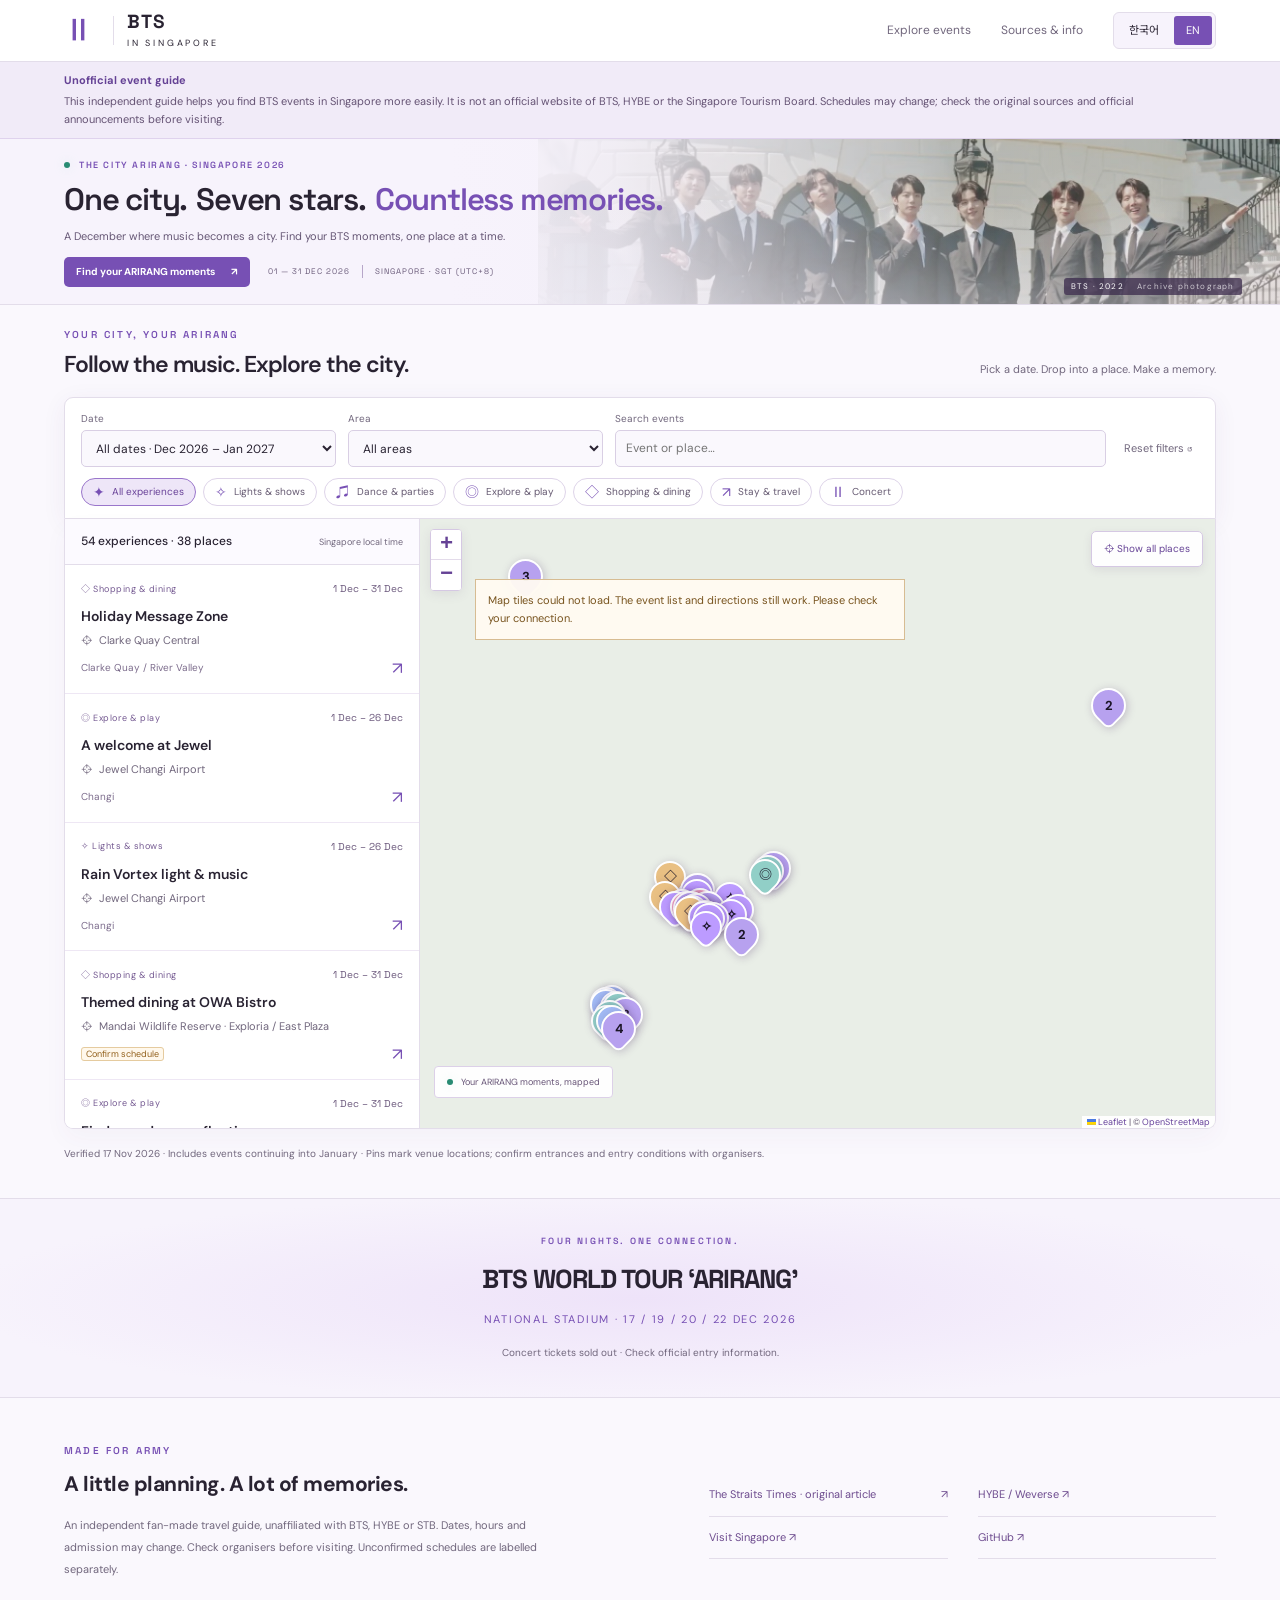
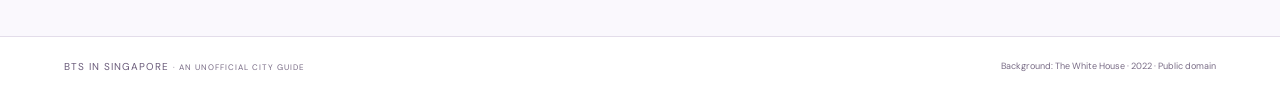
==== commit 15ea9484: "Switch to light theme and compact hero to surface event map" ====
--- a/index.html
+++ b/index.html
@@ -2,11 +2,11 @@
 <html lang="ko">
 <head>
   <meta charset="utf-8"><meta name="viewport" content="width=device-width, initial-scale=1">
-  <meta name="theme-color" content="#15131b">
+  <meta name="theme-color" content="#faf8fd">
   <title>BTS in Singapore · ARIRANG City Guide</title>
   <meta name="description" content="Explore BTS THE CITY ARIRANG Singapore events on an interactive map. English & Korean guide for December 2026.">
   <link rel="icon" href="assets/favicon.svg" type="image/svg+xml">
-  <link rel="stylesheet" href="assets/leaflet/leaflet.css"><link rel="stylesheet" href="style.css">
+  <link rel="stylesheet" href="assets/leaflet/leaflet.css"><link rel="stylesheet" href="style.css"><link rel="stylesheet" href="light.css">
   <script defer src="assets/leaflet/leaflet.js"></script><script defer src="data.js"></script><script defer src="app.js"></script>
 </head>
 <body>
--- a/light.css
+++ b/light.css
@@ -0,0 +1,92 @@
+/* Light theme and a compact introduction: the map is the primary destination. */
+:root{color-scheme:light;--bg:#faf8fd;--panel:#fff;--ink:#292332;--muted:#71677d;--line:#e3ddea;--accent:#7750b4;--green:#288b73}
+html{scroll-padding-top:20px}
+.topbar{height:62px;background:#fff;border-color:var(--line)}
+.brand{font-size:19px}.brand-icon{font-size:28px}
+.topbar nav>a{color:var(--muted)}
+.languages{border-color:var(--line);background:#f7f3fc}
+.languages button[aria-pressed=true]{color:#fff;background:var(--accent)}
+.intro-disclaimer{padding:10px 5%;background:#f1ebf8;border-color:#dfd2ed;color:#655374}
+.intro-disclaimer strong{color:#654295;font-size:11px;margin-bottom:2px}
+.intro-disclaimer p{font-size:11px;line-height:1.65}
+.hero{min-height:0;background:#efe9f5;border-bottom:1px solid var(--line)}
+.hero-photo{left:42%;background-position:center 18%;filter:saturate(.7);opacity:.9}
+.hero:before{background:linear-gradient(90deg,#f7f3fc 0%,#f7f3fc 35%,#f7f3fcd9 48%,#f7f3fc15 76%)}
+.hero:after{background:linear-gradient(0deg,#f7f3fc66,transparent 65%)}
+.hero-inner{padding:19px 5% 17px;max-width:none}
+.hero .eyebrow{font-size:9px;letter-spacing:1.6px}
+.hero h1{font-size:31px;line-height:1.2;letter-spacing:-1.2px;margin:9px 0;max-width:780px;display:flex;flex-wrap:wrap;gap:0 9px}
+.hero h1 br{display:none!important}
+.hero h1 em{font-size:1em;letter-spacing:-1.2px}
+.hero p{font-size:11px;line-height:1.7;max-width:470px;margin:8px 0 11px;color:#665775}
+.primary{padding:7px 12px;font-size:10px;gap:16px;background:var(--accent);color:white}
+.primary:hover{background:#623c9b}
+.hero-meta{font-size:8px;letter-spacing:1px;color:#695a79;display:inline-flex;margin:0 0 0 18px;vertical-align:middle;gap:12px}
+.hero-meta span+span{border-color:#b7a6c9;padding-left:12px}
+.hero-stamp{display:none}
+.photo-label{bottom:9px;right:3%;font-size:8px;color:#fff;background:#3b2b4cbf;padding:2px 7px;border-radius:3px}
+.explorer{padding:22px 5% 20px}
+.section-heading{margin-bottom:14px}.section-heading h2{font-size:23px;margin-top:3px}
+.section-heading p{font-size:11px}
+.filter-panel{background:#fff;padding:13px 16px 12px;box-shadow:0 5px 25px #4c2d7510}
+.filter-top{gap:12px}.filter-top label{gap:3px}
+.filter-top select,.filter-top input{color-scheme:light;background:#faf8fd;border-color:#d9cfe4;min-height:37px;padding:8px 10px;color:var(--ink)}
+.reset{height:37px}.categories{margin-top:11px;gap:7px}
+.category{color:#655971;border-color:#ded4e9;padding:5px 11px;font-size:10px}
+.category.active{background:#eee6f8;border-color:#9a76cb;color:#694298}
+.category .symbol{color:var(--accent)}
+.workspace{background:#fff;box-shadow:0 10px 25px #4c2d7509;height:610px}
+.results{background:#fff}.results-head{padding:13px 16px;background:#fcfaff}
+#event-list{scrollbar-color:#c3aedb transparent}
+.event-card{border-color:#eee7f4;padding:16px}
+.event-card:hover,.event-card.selected{background:#f4eefb}
+.card-type{color:#745991}.card-date{color:#6b587c}.card-bottom{color:#7c6c8c}
+.uncertain{color:#92601c;background:#fff8ec;border-color:#e5cb9f}
+.map-wrap,#map{background:#e9eee7}
+.leaflet-tile-pane{filter:none}
+.leaflet-control-attribution{background:#fffffff0!important;color:#655971!important}
+.leaflet-control-attribution a{color:#67429b!important}
+.leaflet-bar{border-color:#d5c8e3!important;box-shadow:0 3px 12px #51376a18!important}
+.leaflet-bar a{background:#fff!important;color:#654295!important;border-color:#e3dbea!important}
+.leaflet-bar a:hover{background:#f2eaf9!important}
+.fit{border-color:#d5c8e3;background:#fffffff5;color:#654295;box-shadow:0 3px 10px #51376a18}
+.map-caption{background:#fffffff0;color:#665376;border-color:#dcd0e8}
+.pin-inner{box-shadow:0 2px 9px #51376a45;border-color:#fff}
+.leaflet-tooltip{background:#fff;color:var(--ink);border-color:#cbb7df}
+.leaflet-tooltip-top:before{border-top-color:#cbb7df}
+.leaflet-popup-content-wrapper,.leaflet-popup-tip{background:#fff;color:var(--ink);border-color:#d5c6e3}
+.popup-event{background:#f7f2fc;border-color:#e5daef;color:#463450}
+.popup-event:hover{background:#eee4f9}
+.leaflet-container a.leaflet-popup-close-button{color:#72518b}
+.schedule-note{color:var(--muted)}
+#map-error{background:#fffaf2f5;border-color:#d7bc92;color:#78541e}
+.empty strong{color:var(--ink)}
+.concert-strip{background:radial-gradient(ellipse at center,#eee3f9,#f7f3fc 75%)}
+.source-links a{color:#6d4b8e}
+footer{color:#695a79;background:#fff}footer small,footer a{color:#786b85}
+dialog{background:#fff;border-color:#d5c4e6;box-shadow:0 20px 90px #3c205d30}
+dialog::backdrop{background:#30203e66}
+.close{background:#f5effb;border-color:#dfd1eb;color:#6b4d85}
+dialog p{color:#6b5b79}dialog dt{color:#7e688f}
+dialog .detail-links a{border-color:#d6c5e7;color:#6b4597}
+dialog .detail-links a:first-child{background:var(--accent);color:#fff}
+dialog .detail-warning{background:#fff8ed;border-color:#bb8228;color:#8f601e}
+@media(min-width:1500px){.hero{min-height:0}.hero-inner{padding-top:19px}.workspace{height:640px}}
+@media(max-width:1000px){.hero-photo{left:35%;background-position:center 18%}.hero:before{background:linear-gradient(90deg,#f7f3fc 0%,#f7f3fce8 45%,#f7f3fc22 90%)}.hero h1{font-size:27px;max-width:620px}.hero-meta{display:flex;margin:9px 0 0}.section-heading p{max-width:200px}}
+@media(max-width:720px){
+ .topbar{height:56px}.brand{font-size:17px}.brand-icon{font-size:24px}
+ .intro-disclaimer{padding:8px 5%}.intro-disclaimer p{font-size:10px;line-height:1.6}
+ .hero{min-height:0}.hero-photo{left:20%;background-size:cover;background-position:center 36%;background-color:#eee7f4;opacity:.55}
+ .hero:before{background:linear-gradient(90deg,#f7f3fcf5,#f7f3fcd9 40%,#f7f3fc44)}
+ .hero-inner{padding:12px 5%}.hero .eyebrow{font-size:7px;letter-spacing:.9px}
+ .hero h1{font-size:22px;letter-spacing:-.7px;margin:7px 0 9px;max-width:320px;gap:0 6px}.hero h1 em{font-size:1em;letter-spacing:-.7px;flex-basis:100%}
+ .hero p{display:none}.hero .primary{font-size:9px;padding:6px 9px;gap:10px}
+ .hero-meta{margin-top:8px;font-size:7px;letter-spacing:.5px;gap:9px}.hero-meta span+span{padding-left:9px}
+ .photo-label{display:none}
+ .explorer{padding-top:16px}.section-heading{margin-bottom:10px}.section-heading .eyebrow{font-size:8px;letter-spacing:1.4px}.section-heading h2{font-size:20px;margin-top:3px}.section-heading p{display:none}
+ .filter-panel{padding:10px}.filter-top{gap:8px}.filter-top label{width:calc(50% - 4px)}.filter-top label>span{font-size:9px}.filter-top input,.filter-top select{min-height:34px;padding:6px 8px}.reset{height:34px}
+ .categories{flex-wrap:nowrap;overflow-x:auto;margin-top:9px;padding-bottom:3px;scrollbar-width:thin;scrollbar-color:#d2c2e2 transparent}.category{flex-shrink:0;padding:4px 9px;white-space:nowrap}
+ .workspace{height:auto}.map-wrap{height:370px}.results-head{padding:11px 14px}.event-card{padding:14px}
+ .map-caption{font-size:8px}.sources{padding-top:25px}
+}
+
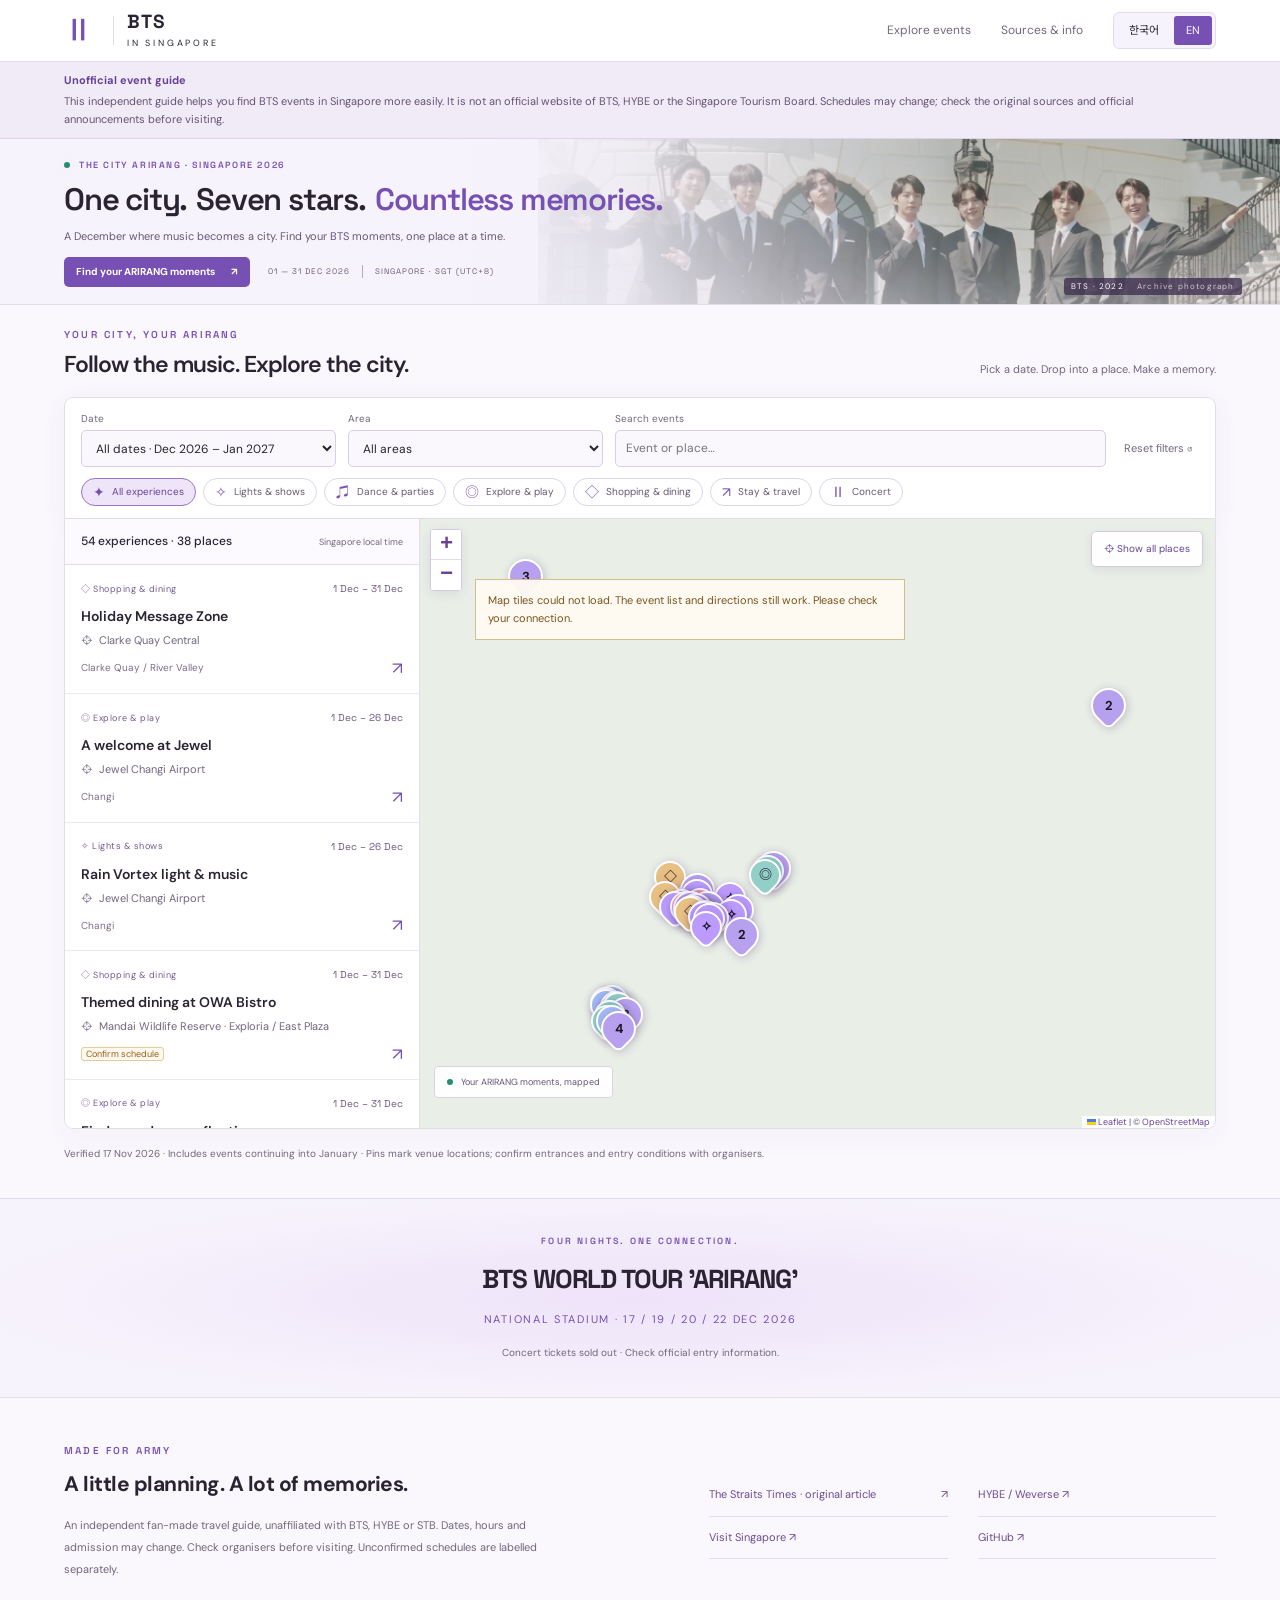
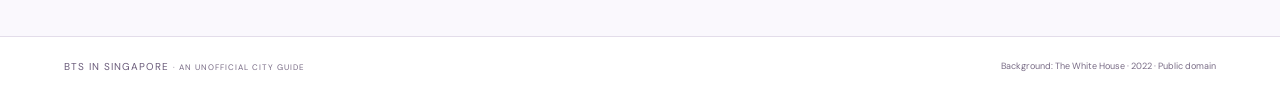
==== commit 13e35b47: "SEO: add OG tags, Twitter Card, JSON-LD, canonical, sitemap.xml, robots.txt" ====
--- a/index.html
+++ b/index.html
@@ -4,14 +4,78 @@
   <meta charset="utf-8"><meta name="viewport" content="width=device-width, initial-scale=1">
   <meta name="theme-color" content="#faf8fd">
   <title>BTS in Singapore · ARIRANG City Guide</title>
-  <meta name="description" content="Explore BTS THE CITY ARIRANG Singapore events on an interactive map. English & Korean guide for December 2026.">
+  <meta name="description" content="Explore BTS THE CITY ARIRANG Singapore events on an interactive map. Drone shows, light displays, pop-ups and fan events — December 2026. English &amp; Korean guide by Andrew Hwang.">
+  <meta name="keywords" content="BTS Singapore, BTS THE CITY ARIRANG, BTS 싱가포르, 방탄소년단 싱가포르, ARIRANG Singapore, BTS December 2026, BTS event map, BTS schedule Singapore">
+  <meta name="author" content="Andrew Hwang">
+  <link rel="canonical" href="https://andrewhwang.github.io/bts-singapore2026/">
+
+  <!-- Open Graph / Facebook / KakaoTalk -->
+  <meta property="og:type" content="website">
+  <meta property="og:url" content="https://andrewhwang.github.io/bts-singapore2026/">
+  <meta property="og:title" content="BTS in Singapore · ARIRANG City Guide">
+  <meta property="og:description" content="Drone shows, light displays, pop-ups and fan events across Singapore — December 2026. Interactive map guide in English &amp; Korean.">
+  <meta property="og:image" content="https://upload.wikimedia.org/wikipedia/commons/thumb/9/9a/BTS_at_the_White_House_on_May_31%2C_2022_05.jpg/1200px-BTS_at_the_White_House_on_May_31%2C_2022_05.jpg">
+  <meta property="og:image:width" content="1200">
+  <meta property="og:image:height" content="800">
+  <meta property="og:locale" content="ko_KR">
+  <meta property="og:locale:alternate" content="en_US">
+  <meta property="og:site_name" content="BTS Singapore ARIRANG City Guide">
+
+  <!-- Twitter Card -->
+  <meta name="twitter:card" content="summary_large_image">
+  <meta name="twitter:url" content="https://andrewhwang.github.io/bts-singapore2026/">
+  <meta name="twitter:title" content="BTS in Singapore · ARIRANG City Guide">
+  <meta name="twitter:description" content="Drone shows, light displays, pop-ups and fan events across Singapore — December 2026. Interactive map guide in English &amp; Korean.">
+  <meta name="twitter:image" content="https://upload.wikimedia.org/wikipedia/commons/thumb/9/9a/BTS_at_the_White_House_on_May_31%2C_2022_05.jpg/1200px-BTS_at_the_White_House_on_May_31%2C_2022_05.jpg">
+
+  <!-- JSON-LD Structured Data -->
+  <script type="application/ld+json">
+  {
+    "@context": "https://schema.org",
+    "@type": "WebSite",
+    "name": "BTS in Singapore · ARIRANG City Guide",
+    "url": "https://andrewhwang.github.io/bts-singapore2026/",
+    "description": "Unofficial interactive map guide for BTS THE CITY ARIRANG Singapore events in December 2026.",
+    "inLanguage": ["ko", "en"],
+    "author": {
+      "@type": "Person",
+      "name": "Andrew Hwang"
+    },
+    "about": {
+      "@type": "Event",
+      "name": "BTS THE CITY ARIRANG Singapore",
+      "startDate": "2026-12-01",
+      "endDate": "2026-12-31",
+      "location": {
+        "@type": "Place",
+        "name": "Singapore",
+        "address": {
+          "@type": "PostalAddress",
+          "addressCountry": "SG"
+        }
+      },
+      "organizer": {
+        "@type": "Organization",
+        "name": "HYBE"
+      },
+      "url": "https://andrewhwang.github.io/bts-singapore2026/"
+    }
+  }
+  </script>
+
   <link rel="icon" href="assets/favicon.svg" type="image/svg+xml">
   <link rel="stylesheet" href="assets/leaflet/leaflet.css"><link rel="stylesheet" href="style.css"><link rel="stylesheet" href="light.css">
+  <script async src="https://www.googletagmanager.com/gtm.js?id=GTM-WHG6PXCM"></script>
+  <script>
+    window.dataLayer = window.dataLayer || [];
+    function gtag(){dataLayer.push(arguments);}
+    gtag('js', new Date());
+  </script>
   <script defer src="assets/leaflet/leaflet.js"></script><script defer src="data.js"></script><script defer src="app.js"></script>
 </head>
 <body>
   <a class="skip" href="#explore">지도로 이동 / Skip to map</a>
-  <header class="topbar"><a class="brand" href="#"><span class="brand-icon">Ⅱ</span><span>BTS <small>IN SINGAPORE</small></span></a><nav><a href="#explore" data-i="explore">행사 둘러보기</a><a href="#sources" data-i="sources">출처 & 안내</a><div class="languages" aria-label="Language"><button id="ko" aria-pressed="true">한국어</button><button id="en" aria-pressed="false">EN</button></div></nav></header>
+  <header class="topbar"><a class="brand" href="#"><span class="brand-icon">Ⅱ</span><span>BTS <small>IN SINGAPORE</small></span></a><nav><a href="#explore" data-i="explore">행사 둘러보기</a><a href="#sources" data-i="sources">출처 &amp; 안내</a><div class="languages" aria-label="Language"><button id="ko" aria-pressed="true">한국어</button><button id="en" aria-pressed="false">EN</button></div></nav></header>
   <main>
     <aside class="intro-disclaimer" aria-label="Disclaimer / 안내"><strong data-i="noticeTitle">비공식 행사 안내 사이트</strong><p data-i="noticeText">이 사이트는 BTS 싱가포르 행사를 쉽게 찾아보기 위해 만든 비공식 가이드입니다. BTS·HYBE·싱가포르 관광청의 공식 웹사이트가 아닙니다. 일정은 변경될 수 있으니 방문 전 원문과 공식 공지를 확인하세요.</p></aside>
     <section class="hero"><div class="hero-photo" role="img" aria-label="BTS, White House visit, 2022"></div><div class="hero-inner"><div class="eyebrow"><span class="live-dot"></span> THE CITY ARIRANG · SINGAPORE 2026</div><h1><span data-i="heroOne">One city.</span><br><span data-i="heroSeven">Seven stars.</span><br><em data-i="heroMemories">Countless memories.</em></h1><p data-i="intro">음악이 도시가 되는 12월. BTS와 함께하는 싱가포르의 모든 순간을 지도에서 만나보세요.</p><a class="primary" href="#explore"><span data-i="start">나의 ARIRANG 여정 시작하기</span> ↗</a><div class="hero-meta"><span>01 — 31 DEC 2026</span><span>SINGAPORE · SGT (UTC+8)</span></div></div><div class="photo-label">BTS · 2022 <span data-i="archive">아카이브 사진</span></div><div class="hero-stamp">SEOUL TO<br><strong>SINGAPORE</strong><br>WITH LOVE, BTS</div></section>
@@ -20,10 +84,9 @@
       <div class="workspace"><aside class="results"><div class="results-head"><strong id="count" aria-live="polite"></strong><span data-i="sgtime">싱가포르 현지 시간</span></div><div id="event-list"></div></aside><div class="map-wrap"><div id="map" aria-label="Singapore event map"></div><div id="map-error" hidden></div><button id="fit" class="fit" data-i="fit">⌖ 전체 장소 보기</button><div class="map-caption"><span class="live-dot"></span><span data-i="mapcaption">싱가포르에서 펼쳐지는 ARIRANG</span></div></div></div>
       <p class="schedule-note" data-i="note">일정 확인: 2026.11.17 · 1월까지 이어지는 행사 포함 · 핀은 행사장 대표 위치이며, 정확한 입구·이용 조건은 공식 공지를 확인하세요.</p>
     </section>
-    <section class="concert-strip"><span class="eyebrow">FOUR NIGHTS. ONE CONNECTION.</span><h2>BTS WORLD TOUR ‘ARIRANG’</h2><p>NATIONAL STADIUM · 17 / 19 / 20 / 22 DEC 2026</p><span data-i="soldout">공연 티켓 매진 · 공식 공지에서 입장 안내를 확인하세요.</span></section>
+    <section class="concert-strip"><span class="eyebrow">FOUR NIGHTS. ONE CONNECTION.</span><h2>BTS WORLD TOUR 'ARIRANG'</h2><p>NATIONAL STADIUM · 17 / 19 / 20 / 22 DEC 2026</p><span data-i="soldout">공연 티켓 매진 · 공식 공지에서 입장 안내를 확인하세요.</span></section>
     <section id="sources" class="sources"><div><div class="eyebrow">MADE FOR ARMY</div><h2 data-i="before">떠나기 전에 확인하세요</h2><p data-i="disclaimer">팬을 위해 만든 비공식 여행 가이드입니다. BTS·HYBE·관광청과 제휴하지 않습니다. 일정·시간·요금은 변경될 수 있으므로 방문 전 주최 측 공지를 확인하세요. 미발표 일정은 확정 일정과 구분해 표시합니다.</p></div><div class="source-links"><a id="article-link" target="_blank" rel="noopener noreferrer"><span data-i="article">The Straits Times 원문 기사</span> ↗</a><a href="https://weverse.io/bts/notice/40721" target="_blank" rel="noopener noreferrer">HYBE / Weverse ↗</a><a href="https://www.visitsingapore.com/travel-tips/travelling-to-singapore/seasonal-highlights/bts-the-city-arirang-singapore/" target="_blank" rel="noopener noreferrer">Visit Singapore ↗</a><a href="https://github.com/andrewhwang/bts-singapore2026" target="_blank" rel="noopener noreferrer">GitHub ↗</a></div></section>
   </main><footer><span>BTS IN SINGAPORE <small>· AN UNOFFICIAL CITY GUIDE</small></span><a href="https://commons.wikimedia.org/wiki/File:BTS_at_the_White_House_on_May_31,_2022_05.jpg" target="_blank" rel="noopener noreferrer" data-i="credit">배경 사진: The White House · 2022 · Public domain</a></footer>
   <dialog id="detail"><button class="close" id="close" aria-label="Close / 닫기">✕</button><div id="detail-content"></div></dialog>
   <noscript><p>JavaScript가 필요합니다. JavaScript is required for the interactive map. <a href="https://weverse.io/bts/notice/40721">Official schedule</a></p></noscript>
 </body></html>
-
